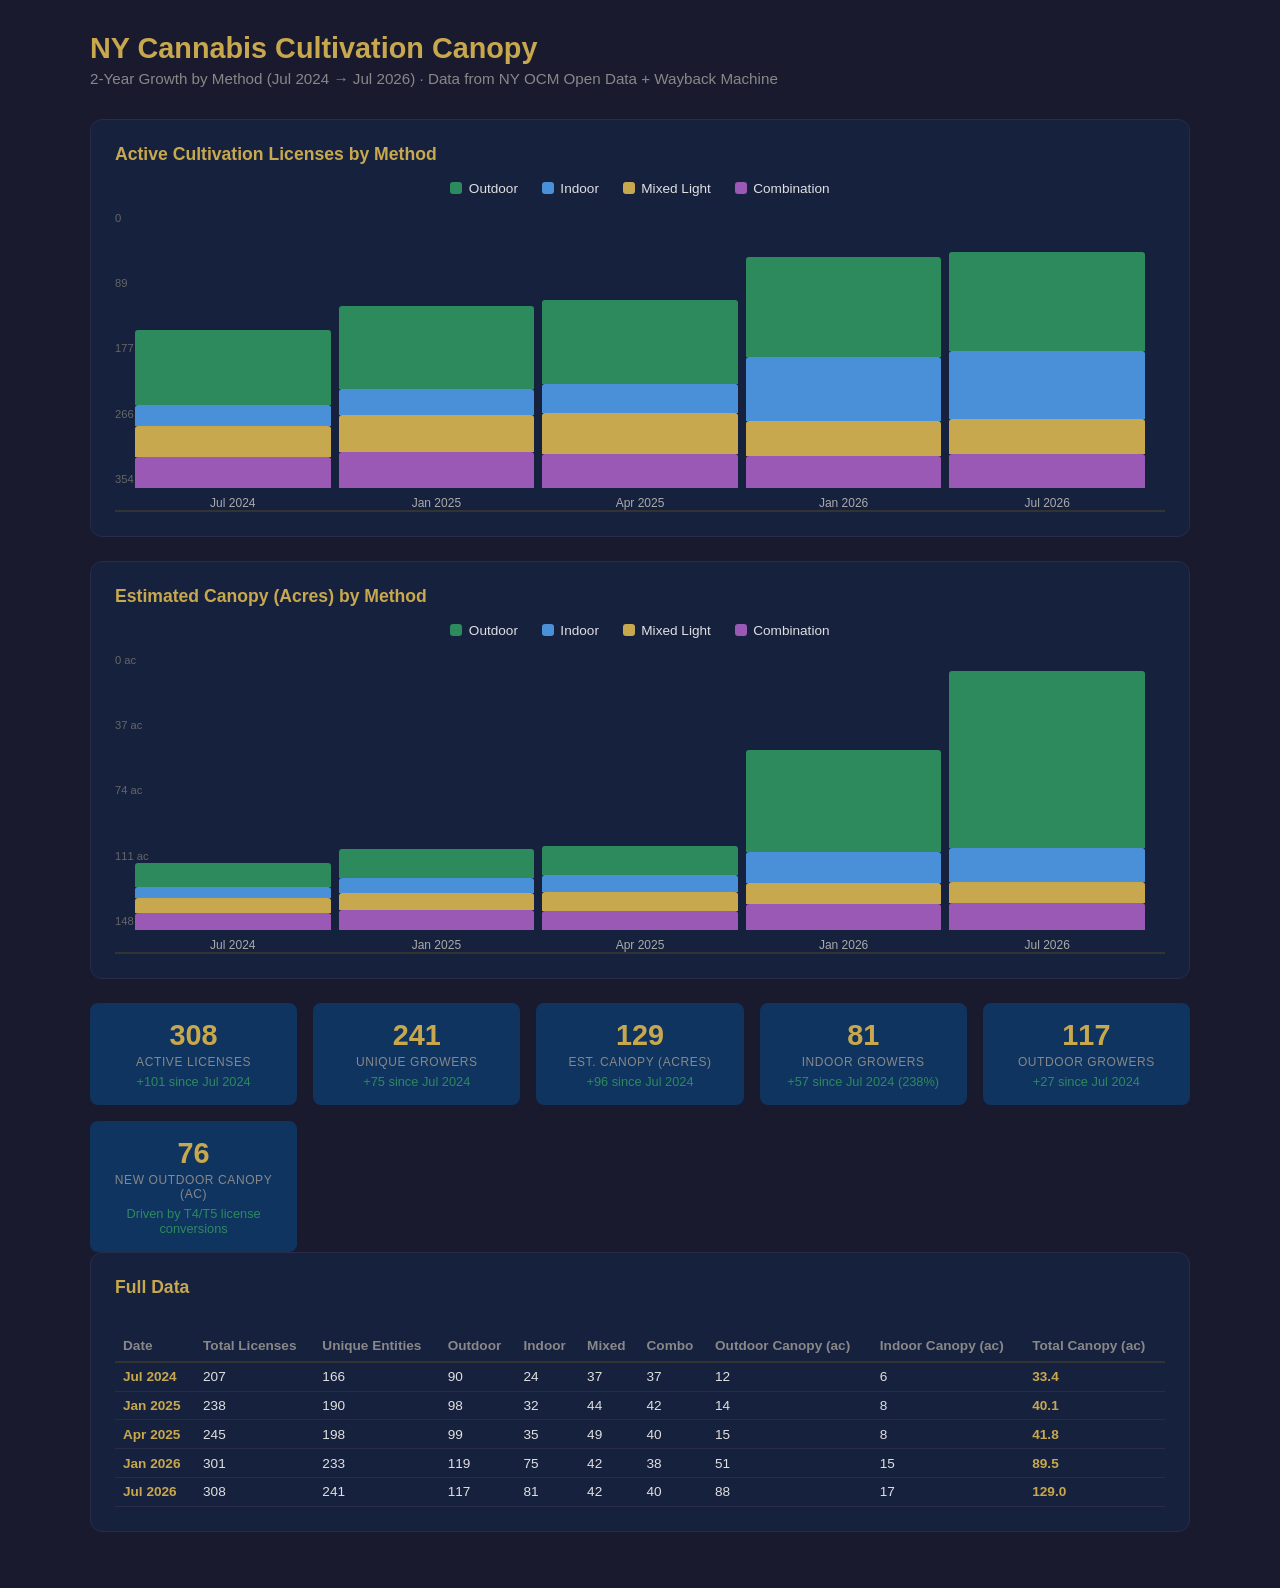
==== canopy-growth.html @ aaba4ece "Canopy growth dashboard: stacked bar charts by method over 2 years" ====
<!DOCTYPE html>
<html lang="en">
<head>
  <meta charset="UTF-8" />
  <meta name="viewport" content="width=device-width, initial-scale=1.0" />
  <title>NY Cannabis Canopy Growth 2024-2026</title>
  <style>
    * { box-sizing: border-box; margin: 0; padding: 0; }
    body {
      font-family: -apple-system, BlinkMacSystemFont, 'Segoe UI', Helvetica, Arial, sans-serif;
      background: #1a1a2e;
      color: #e0e0e0;
      padding: 2rem;
    }
    .container { max-width: 1100px; margin: 0 auto; }
    h1 { font-size: 1.8rem; margin-bottom: 0.3rem; color: #c8a84e; }
    .subtitle { color: #888; margin-bottom: 2rem; font-size: 0.95rem; }
    
    .chart-card {
      background: #16213e;
      border-radius: 12px;
      padding: 1.5rem;
      margin-bottom: 1.5rem;
      border: 1px solid #2a2a4a;
    }
    .chart-card h2 { font-size: 1.1rem; color: #c8a84e; margin-bottom: 1rem; }
    
    .stacked-bar {
      display: flex;
      align-items: flex-end;
      gap: 8px;
      height: 300px;
      padding: 0 20px;
      position: relative;
      border-bottom: 2px solid #333;
    }
    .bar-group {
      flex: 1;
      display: flex;
      flex-direction: column;
      align-items: center;
      height: 100%;
      justify-content: flex-end;
      position: relative;
    }
    .bar-segment { width: 100%; border-radius: 3px 3px 0 0; min-height: 2px; transition: height 0.5s; }
    .bar-outdoor { background: #2d8a5c; }
    .bar-indoor { background: #4a90d9; }
    .bar-mixed { background: #c8a84e; }
    .bar-combo { background: #9b59b6; }
    
    .bar-label {
      margin-top: 8px;
      font-size: 0.75rem;
      color: #aaa;
      text-align: center;
      white-space: nowrap;
    }
    
    .y-axis {
      position: absolute;
      left: 0;
      top: 0;
      bottom: 0;
      width: 60px;
      display: flex;
      flex-direction: column;
      justify-content: space-between;
      font-size: 0.7rem;
      color: #666;
      padding-bottom: 25px;
    }
    
    .legend {
      display: flex;
      gap: 1.5rem;
      justify-content: center;
      margin: 1rem 0;
    }
    .legend-item { display: flex; align-items: center; gap: 0.4rem; font-size: 0.85rem; }
    .legend-dot { width: 12px; height: 12px; border-radius: 3px; }
    
    .stats-grid {
      display: grid;
      grid-template-columns: repeat(auto-fit, minmax(200px, 1fr));
      gap: 1rem;
      margin-top: 1.5rem;
    }
    .stat-card {
      background: #0f3460;
      border-radius: 8px;
      padding: 1rem;
      text-align: center;
    }
    .stat-card .num { font-size: 1.8rem; font-weight: 700; color: #c8a84e; }
    .stat-card .lbl { font-size: 0.75rem; color: #888; text-transform: uppercase; letter-spacing: 0.05em; margin-top: 0.2rem; }
    .stat-card .sub { font-size: 0.8rem; color: #4a90d9; margin-top: 0.3rem; }
    .pos { color: #2d8a5c !important; }
    .neg { color: #e74c3c !important; }

    .table-wrap { overflow-x: auto; }
    table { width: 100%; border-collapse: collapse; font-size: 0.85rem; margin-top: 1rem; }
    th { text-align: left; padding: 0.5rem; border-bottom: 2px solid #333; color: #888; font-weight: 600; }
    td { padding: 0.4rem 0.5rem; border-bottom: 1px solid #2a2a4a; }
    .accent { color: #c8a84e; font-weight: 600; }
    
    .canopy-chart {
      display: flex;
      align-items: flex-end;
      gap: 6px;
      height: 250px;
      padding: 0 10px;
    }
    .canopy-bar {
      flex: 1;
      display: flex;
      flex-direction: column;
      align-items: center;
      justify-content: flex-end;
    }
    .canopy-fill { width: 100%; border-radius: 3px 3px 0 0; transition: height 0.5s; }
    .canopy-val { font-size: 0.65rem; color: #c8a84e; margin-bottom: 2px; }
    .canopy-label { font-size: 0.7rem; color: #666; margin-top: 4px; }
  </style>
</head>
<body>
<div class="container">

  <h1>NY Cannabis Cultivation Canopy</h1>
  <div class="subtitle">2-Year Growth by Method (Jul 2024 → Jul 2026) · Data from NY OCM Open Data + Wayback Machine</div>

  <!-- Chart 1: Stacked bar by method over time -->
  <div class="chart-card">
    <h2>Active Cultivation Licenses by Method</h2>
    <div class="legend">
      <div class="legend-item"><div class="legend-dot bar-outdoor"></div> Outdoor</div>
      <div class="legend-item"><div class="legend-dot bar-indoor"></div> Indoor</div>
      <div class="legend-item"><div class="legend-dot bar-mixed"></div> Mixed Light</div>
      <div class="legend-item"><div class="legend-dot bar-combo"></div> Combination</div>
    </div>
    <div class="stacked-bar" id="license-chart">
      <div class="y-axis" id="y-axis-licenses"></div>
    </div>
  </div>

  <!-- Chart 2: Canopy acres stacked bar -->
  <div class="chart-card">
    <h2>Estimated Canopy (Acres) by Method</h2>
    <div class="legend">
      <div class="legend-item"><div class="legend-dot bar-outdoor"></div> Outdoor</div>
      <div class="legend-item"><div class="legend-dot bar-indoor"></div> Indoor</div>
      <div class="legend-item"><div class="legend-dot bar-mixed"></div> Mixed Light</div>
      <div class="legend-item"><div class="legend-dot bar-combo"></div> Combination</div>
    </div>
    <div class="stacked-bar" id="canopy-chart">
      <div class="y-axis" id="y-axis-canopy"></div>
    </div>
  </div>

  <!-- Key Stats -->
  <div class="stats-grid" id="stats"></div>

  <!-- Data Table -->
  <div class="chart-card">
    <h2>Full Data</h2>
    <div class="table-wrap">
      <table id="data-table"></table>
    </div>
  </div>

</div>

<script>
const DATA = [
  { label: 'Jul 2024', licenses: 207, entities: 166, outdoor: 90, indoor: 24, mixed: 37, combo: 37,
    canopyOut: 521500, canopyIn: 245000, canopyMix: 315000, canopyCombo: 375000 },
  { label: 'Jan 2025', licenses: 238, entities: 190, outdoor: 98, indoor: 32, mixed: 44, combo: 42,
    canopyOut: 625000, canopyIn: 327500, canopyMix: 375000, canopyCombo: 420000 },
  { label: 'Apr 2025', licenses: 245, entities: 198, outdoor: 99, indoor: 35, mixed: 49, combo: 40,
    canopyOut: 637500, canopyIn: 357500, canopyMix: 425000, canopyCombo: 400000 },
  { label: 'Jan 2026', licenses: 301, entities: 233, outdoor: 119, indoor: 75, mixed: 42, combo: 38,
    canopyOut: 2212500, canopyIn: 672500, canopyMix: 450000, canopyCombo: 562500 },
  { label: 'Jul 2026', licenses: 308, entities: 241, outdoor: 117, indoor: 81, mixed: 42, combo: 40,
    canopyOut: 3837500, canopyIn: 732500, canopyMix: 465000, canopyCombo: 582500 }
];

function render() {
  // ── Chart 1: License counts stacked ──
  const maxLicenses = Math.max(...DATA.map(d => d.licenses)) * 1.15;
  const chart = document.getElementById('license-chart');
  
  // Y axis
  const yLic = document.getElementById('y-axis-licenses');
  yLic.innerHTML = '';
  for (let i = 0; i <= 4; i++) {
    const val = Math.round(maxLicenses / 4 * i);
    yLic.innerHTML += `<div>${val}</div>`;
  }
  // Remove existing bars, keep y-axis
  document.querySelectorAll('.bar-group').forEach(g => g.remove());
  
  DATA.forEach(d => {
    const group = document.createElement('div');
    group.className = 'bar-group';
    group.style.cssText = `flex:1;display:flex;flex-direction:column;align-items:center;height:100%;justify-content:flex-end;`;
    
    // Calculate totals for stacking
    const total = d.outdoor + d.indoor + d.mixed + d.combo;
    const segments = [
      { cls: 'bar-outdoor', val: d.outdoor },
      { cls: 'bar-indoor', val: d.indoor },
      { cls: 'bar-mixed', val: d.mixed },
      { cls: 'bar-combo', val: d.combo }
    ];
    
    let cum = 0;
    segments.forEach(s => {
      if (s.val === 0) return;
      const seg = document.createElement('div');
      seg.className = `bar-segment ${s.cls}`;
      const pct = s.val / maxLicenses * 100;
      seg.style.height = `${pct}%`;
      seg.title = `${s.cls.replace('bar-', '')}: ${s.val}`;
      group.appendChild(seg);
    });
    
    const label = document.createElement('div');
    label.className = 'bar-label';
    label.textContent = d.label;
    group.appendChild(label);
    chart.appendChild(group);
  });

  // ── Chart 2: Canopy acres stacked ──
  const maxCanopy = Math.max(...DATA.map(d => (d.canopyOut + d.canopyIn + d.canopyMix + d.canopyCombo) / 43560)) * 1.15;
  const canopyEl = document.getElementById('canopy-chart');
  const yCan = document.getElementById('y-axis-canopy');
  yCan.innerHTML = '';
  for (let i = 0; i <= 4; i++) {
    const val = (maxCanopy / 4 * i).toFixed(0);
    yCan.innerHTML += `<div>${val} ac</div>`;
  }
  document.querySelectorAll('#canopy-chart .bar-group').forEach(g => g.remove());
  
  DATA.forEach(d => {
    const group = document.createElement('div');
    group.className = 'bar-group';
    
    const canopyData = [
      { cls: 'bar-outdoor', val: d.canopyOut },
      { cls: 'bar-indoor', val: d.canopyIn },
      { cls: 'bar-mixed', val: d.canopyMix },
      { cls: 'bar-combo', val: d.canopyCombo }
    ];
    
    const maxVal = maxCanopy * 43560;
    canopyData.forEach(s => {
      if (s.val === 0) return;
      const seg = document.createElement('div');
      seg.className = `bar-segment ${s.cls}`;
      seg.style.height = `${s.val / maxVal * 100}%`;
      seg.title = `${s.cls.replace('bar-', '')}: ${(s.val/43560).toFixed(1)} ac`;
      group.appendChild(seg);
    });
    
    const label = document.createElement('div');
    label.className = 'bar-label';
    label.textContent = d.label;
    group.appendChild(label);
    canopyEl.appendChild(group);
  });

  // ── Stats cards ──
  const first = DATA[0];
  const last = DATA[DATA.length - 1];
  const stats = document.getElementById('stats');
  stats.innerHTML = `
    <div class="stat-card">
      <div class="num">${last.licenses}</div>
      <div class="lbl">Active Licenses</div>
      <div class="sub pos">+${last.licenses - first.licenses} since Jul 2024</div>
    </div>
    <div class="stat-card">
      <div class="num">${last.entities}</div>
      <div class="lbl">Unique Growers</div>
      <div class="sub pos">+${last.entities - first.entities} since Jul 2024</div>
    </div>
    <div class="stat-card">
      <div class="num">${((last.canopyOut+last.canopyIn+last.canopyMix+last.canopyCombo)/43560).toFixed(0)}</div>
      <div class="lbl">Est. Canopy (acres)</div>
      <div class="sub pos">+${(((last.canopyOut+last.canopyIn+last.canopyMix+last.canopyCombo) - (first.canopyOut+first.canopyIn+first.canopyMix+first.canopyCombo))/43560).toFixed(0)} since Jul 2024</div>
    </div>
    <div class="stat-card">
      <div class="num">${last.indoor}</div>
      <div class="lbl">Indoor Growers</div>
      <div class="sub pos">+${last.indoor - first.indoor} since Jul 2024 (${Math.round((last.indoor-first.indoor)/first.indoor*100)}%)</div>
    </div>
    <div class="stat-card">
      <div class="num">${last.outdoor}</div>
      <div class="lbl">Outdoor Growers</div>
      <div class="sub pos">+${last.outdoor - first.outdoor} since Jul 2024</div>
    </div>
    <div class="stat-card">
      <div class="num">${((last.canopyOut - first.canopyOut)/43560).toFixed(0)}</div>
      <div class="lbl">New Outdoor Canopy (ac)</div>
      <div class="sub pos">Driven by T4/T5 license conversions</div>
    </div>
  `;

  // ── Data table ──
  const table = document.getElementById('data-table');
  let html = `<tr>
    <th>Date</th><th>Total Licenses</th><th>Unique Entities</th>
    <th>Outdoor</th><th>Indoor</th><th>Mixed</th><th>Combo</th>
    <th>Outdoor Canopy (ac)</th><th>Indoor Canopy (ac)</th><th>Total Canopy (ac)</th>
  </tr>`;
  DATA.forEach(d => {
    const totalCanopy = (d.canopyOut + d.canopyIn + d.canopyMix + d.canopyCombo) / 43560;
    html += `<tr>
      <td class="accent">${d.label}</td>
      <td>${d.licenses}</td><td>${d.entities}</td>
      <td>${d.outdoor}</td><td>${d.indoor}</td><td>${d.mixed}</td><td>${d.combo}</td>
      <td>${(d.canopyOut/43560).toFixed(0)}</td>
      <td>${(d.canopyIn/43560).toFixed(0)}</td>
      <td class="accent">${totalCanopy.toFixed(1)}</td>
    </tr>`;
  });
  table.innerHTML = html;
}

render();
</script>
</body>
</html>
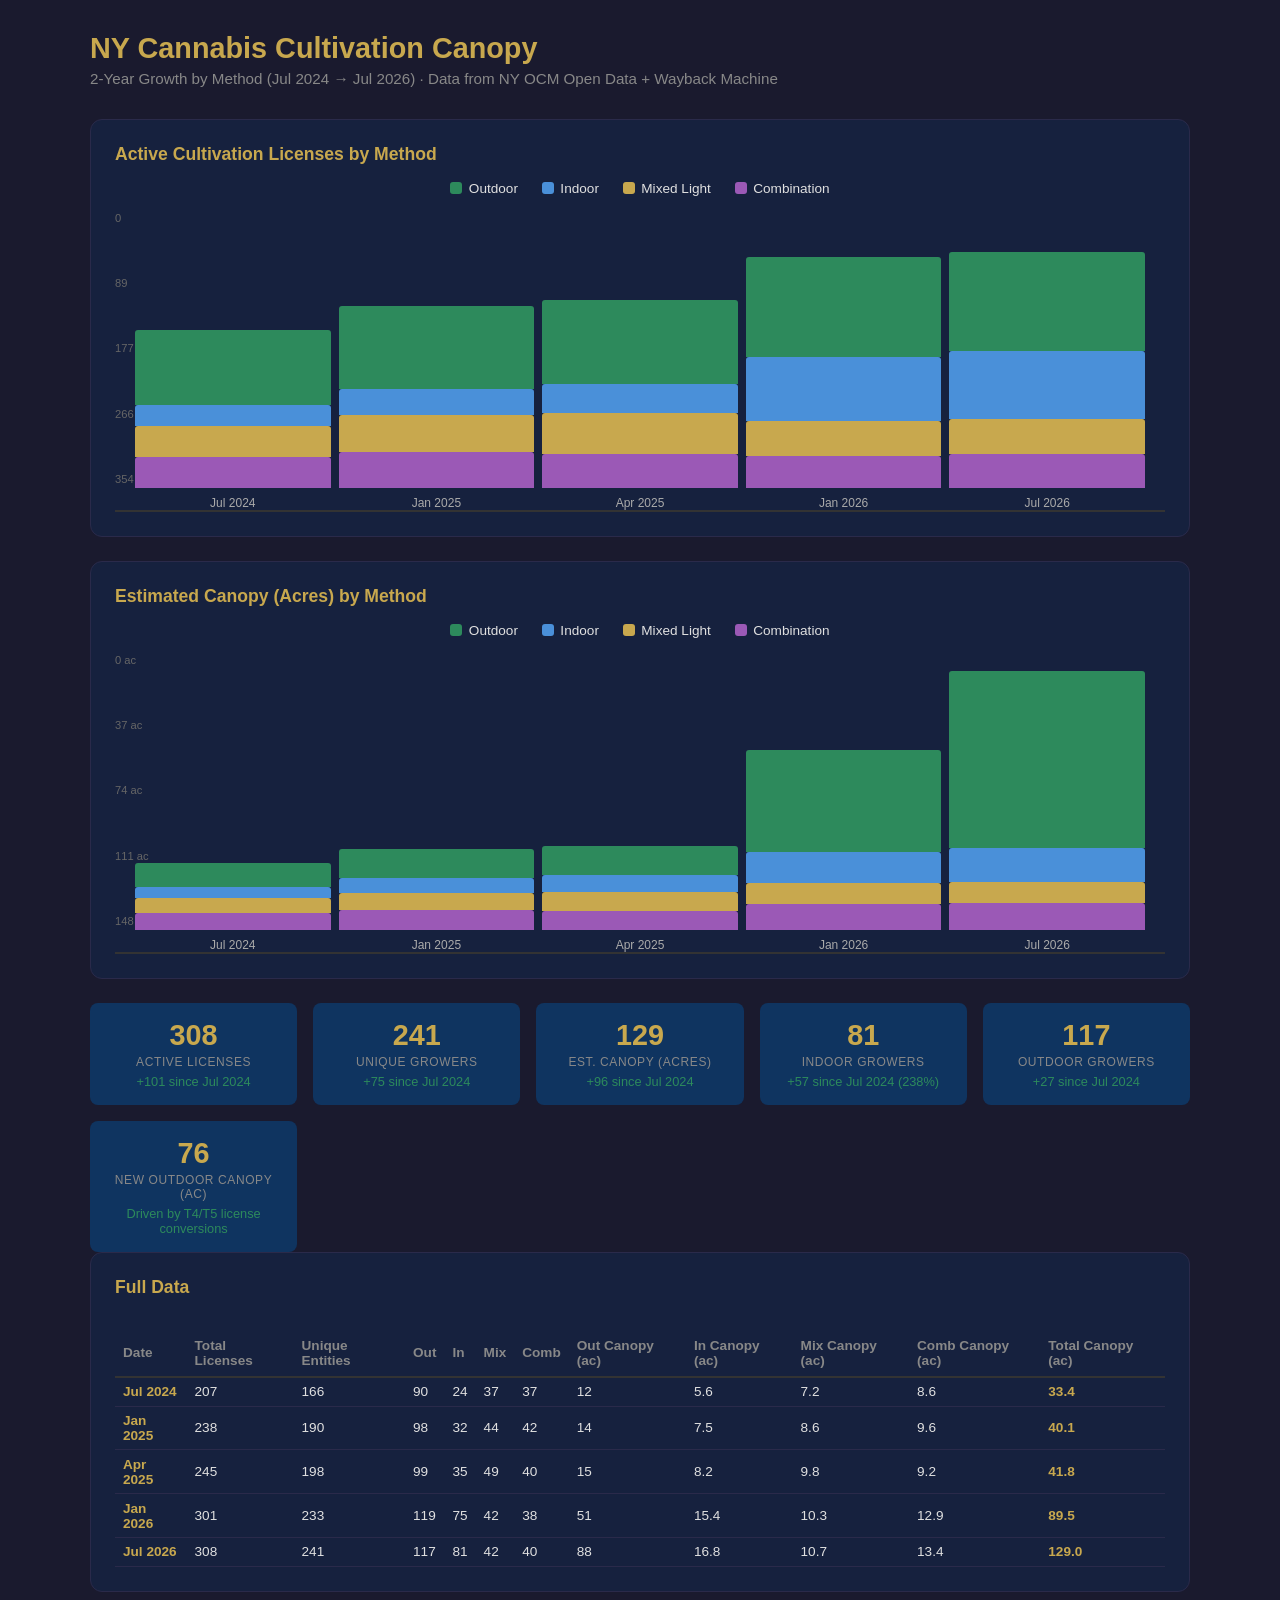
==== commit 076bfbc6: "Break out Mixed and Combo canopy columns in data table" ====
--- a/canopy-growth.html
+++ b/canopy-growth.html
@@ -311,8 +311,8 @@
   const table = document.getElementById('data-table');
   let html = `<tr>
     <th>Date</th><th>Total Licenses</th><th>Unique Entities</th>
-    <th>Outdoor</th><th>Indoor</th><th>Mixed</th><th>Combo</th>
-    <th>Outdoor Canopy (ac)</th><th>Indoor Canopy (ac)</th><th>Total Canopy (ac)</th>
+    <th>Out</th><th>In</th><th>Mix</th><th>Comb</th>
+    <th>Out Canopy (ac)</th><th>In Canopy (ac)</th><th>Mix Canopy (ac)</th><th>Comb Canopy (ac)</th><th>Total Canopy (ac)</th>
   </tr>`;
   DATA.forEach(d => {
     const totalCanopy = (d.canopyOut + d.canopyIn + d.canopyMix + d.canopyCombo) / 43560;
@@ -321,7 +321,9 @@
       <td>${d.licenses}</td><td>${d.entities}</td>
       <td>${d.outdoor}</td><td>${d.indoor}</td><td>${d.mixed}</td><td>${d.combo}</td>
       <td>${(d.canopyOut/43560).toFixed(0)}</td>
-      <td>${(d.canopyIn/43560).toFixed(0)}</td>
+      <td>${(d.canopyIn/43560).toFixed(1)}</td>
+      <td>${(d.canopyMix/43560).toFixed(1)}</td>
+      <td>${(d.canopyCombo/43560).toFixed(1)}</td>
       <td class="accent">${totalCanopy.toFixed(1)}</td>
     </tr>`;
   });
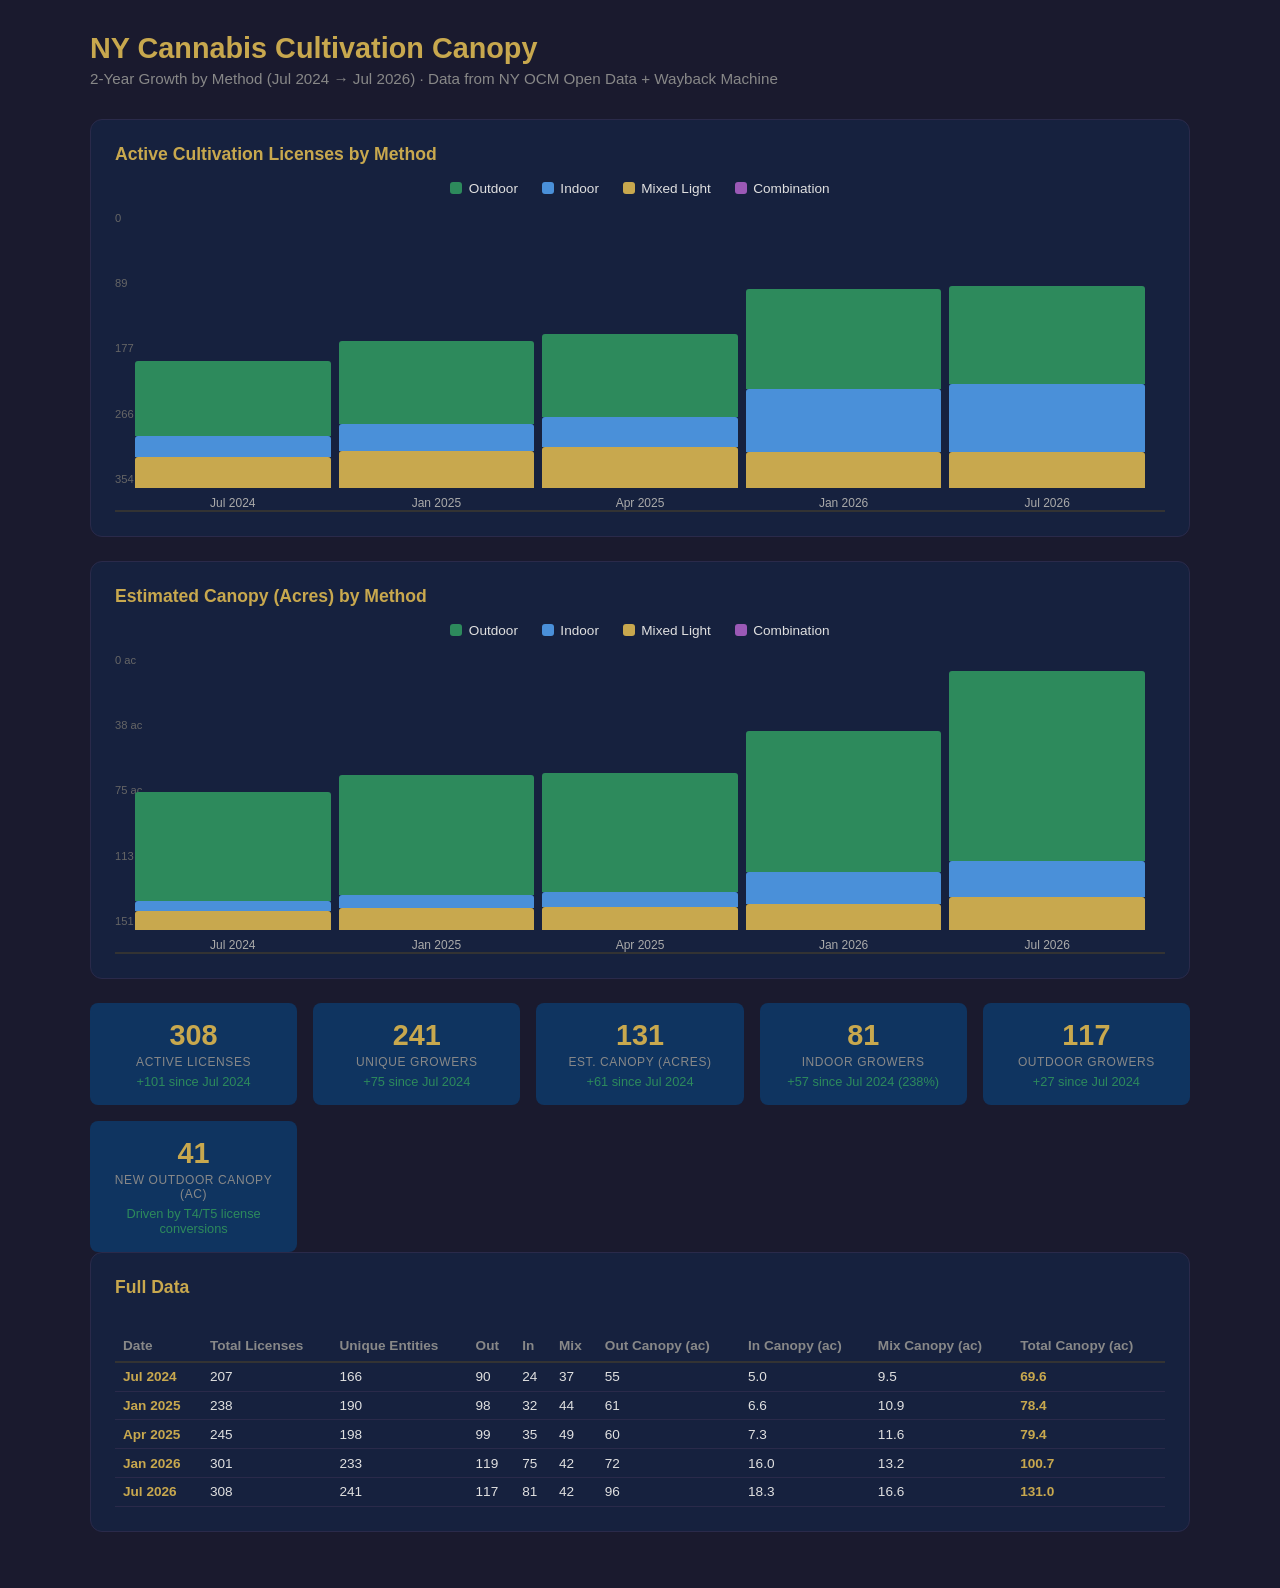
==== commit b23b093e: "Fold combination canopy into outdoor+mixed using 2:1 regulatory ratio. Corrected data across all tim" ====
--- a/canopy-growth.html
+++ b/canopy-growth.html
@@ -173,15 +173,15 @@
 <script>
 const DATA = [
   { label: 'Jul 2024', licenses: 207, entities: 166, outdoor: 90, indoor: 24, mixed: 37, combo: 37,
-    canopyOut: 521500, canopyIn: 245000, canopyMix: 315000, canopyCombo: 375000 },
+    canopyOut: 2400000, canopyIn: 218000, canopyMix: 414000, canopyCombo: 0 },
   { label: 'Jan 2025', licenses: 238, entities: 190, outdoor: 98, indoor: 32, mixed: 44, combo: 42,
-    canopyOut: 625000, canopyIn: 327500, canopyMix: 375000, canopyCombo: 420000 },
+    canopyOut: 2652000, canopyIn: 287000, canopyMix: 475000, canopyCombo: 0 },
   { label: 'Apr 2025', licenses: 245, entities: 198, outdoor: 99, indoor: 35, mixed: 49, combo: 40,
-    canopyOut: 637500, canopyIn: 357500, canopyMix: 425000, canopyCombo: 400000 },
+    canopyOut: 2635000, canopyIn: 318000, canopyMix: 505000, canopyCombo: 0 },
   { label: 'Jan 2026', licenses: 301, entities: 233, outdoor: 119, indoor: 75, mixed: 42, combo: 38,
-    canopyOut: 2212500, canopyIn: 672500, canopyMix: 450000, canopyCombo: 562500 },
+    canopyOut: 3115000, canopyIn: 697000, canopyMix: 575000, canopyCombo: 0 },
   { label: 'Jul 2026', licenses: 308, entities: 241, outdoor: 117, indoor: 81, mixed: 42, combo: 40,
-    canopyOut: 3837500, canopyIn: 732500, canopyMix: 465000, canopyCombo: 582500 }
+    canopyOut: 4186000, canopyIn: 797000, canopyMix: 723000, canopyCombo: 0 }
 ];
 
 function render() {
@@ -205,12 +205,11 @@
     group.style.cssText = `flex:1;display:flex;flex-direction:column;align-items:center;height:100%;justify-content:flex-end;`;
     
     // Calculate totals for stacking
-    const total = d.outdoor + d.indoor + d.mixed + d.combo;
+    const totalCanopy = (d.canopyOut + d.canopyIn + d.canopyMix) / 43560;
     const segments = [
       { cls: 'bar-outdoor', val: d.outdoor },
       { cls: 'bar-indoor', val: d.indoor },
-      { cls: 'bar-mixed', val: d.mixed },
-      { cls: 'bar-combo', val: d.combo }
+      { cls: 'bar-mixed', val: d.mixed }
     ];
     
     let cum = 0;
@@ -232,7 +231,7 @@
   });
 
   // ── Chart 2: Canopy acres stacked ──
-  const maxCanopy = Math.max(...DATA.map(d => (d.canopyOut + d.canopyIn + d.canopyMix + d.canopyCombo) / 43560)) * 1.15;
+  const maxCanopy = Math.max(...DATA.map(d => (d.canopyOut + d.canopyIn + d.canopyMix) / 43560)) * 1.15;
   const canopyEl = document.getElementById('canopy-chart');
   const yCan = document.getElementById('y-axis-canopy');
   yCan.innerHTML = '';
@@ -249,8 +248,7 @@
     const canopyData = [
       { cls: 'bar-outdoor', val: d.canopyOut },
       { cls: 'bar-indoor', val: d.canopyIn },
-      { cls: 'bar-mixed', val: d.canopyMix },
-      { cls: 'bar-combo', val: d.canopyCombo }
+      { cls: 'bar-mixed', val: d.canopyMix }
     ];
     
     const maxVal = maxCanopy * 43560;
@@ -286,9 +284,9 @@
       <div class="sub pos">+${last.entities - first.entities} since Jul 2024</div>
     </div>
     <div class="stat-card">
-      <div class="num">${((last.canopyOut+last.canopyIn+last.canopyMix+last.canopyCombo)/43560).toFixed(0)}</div>
+      <div class="num">${((last.canopyOut+last.canopyIn+last.canopyMix)/43560).toFixed(0)}</div>
       <div class="lbl">Est. Canopy (acres)</div>
-      <div class="sub pos">+${(((last.canopyOut+last.canopyIn+last.canopyMix+last.canopyCombo) - (first.canopyOut+first.canopyIn+first.canopyMix+first.canopyCombo))/43560).toFixed(0)} since Jul 2024</div>
+      <div class="sub pos">+${(((last.canopyOut+last.canopyIn+last.canopyMix) - (first.canopyOut+first.canopyIn+first.canopyMix))/43560).toFixed(0)} since Jul 2024</div>
     </div>
     <div class="stat-card">
       <div class="num">${last.indoor}</div>
@@ -311,19 +309,18 @@
   const table = document.getElementById('data-table');
   let html = `<tr>
     <th>Date</th><th>Total Licenses</th><th>Unique Entities</th>
-    <th>Out</th><th>In</th><th>Mix</th><th>Comb</th>
-    <th>Out Canopy (ac)</th><th>In Canopy (ac)</th><th>Mix Canopy (ac)</th><th>Comb Canopy (ac)</th><th>Total Canopy (ac)</th>
+    <th>Out</th><th>In</th><th>Mix</th>
+    <th>Out Canopy (ac)</th><th>In Canopy (ac)</th><th>Mix Canopy (ac)</th><th>Total Canopy (ac)</th>
   </tr>`;
   DATA.forEach(d => {
-    const totalCanopy = (d.canopyOut + d.canopyIn + d.canopyMix + d.canopyCombo) / 43560;
+    const totalCanopy = (d.canopyOut + d.canopyIn + d.canopyMix) / 43560;
     html += `<tr>
       <td class="accent">${d.label}</td>
       <td>${d.licenses}</td><td>${d.entities}</td>
-      <td>${d.outdoor}</td><td>${d.indoor}</td><td>${d.mixed}</td><td>${d.combo}</td>
+      <td>${d.outdoor}</td><td>${d.indoor}</td><td>${d.mixed}</td>
       <td>${(d.canopyOut/43560).toFixed(0)}</td>
       <td>${(d.canopyIn/43560).toFixed(1)}</td>
       <td>${(d.canopyMix/43560).toFixed(1)}</td>
-      <td>${(d.canopyCombo/43560).toFixed(1)}</td>
       <td class="accent">${totalCanopy.toFixed(1)}</td>
     </tr>`;
   });
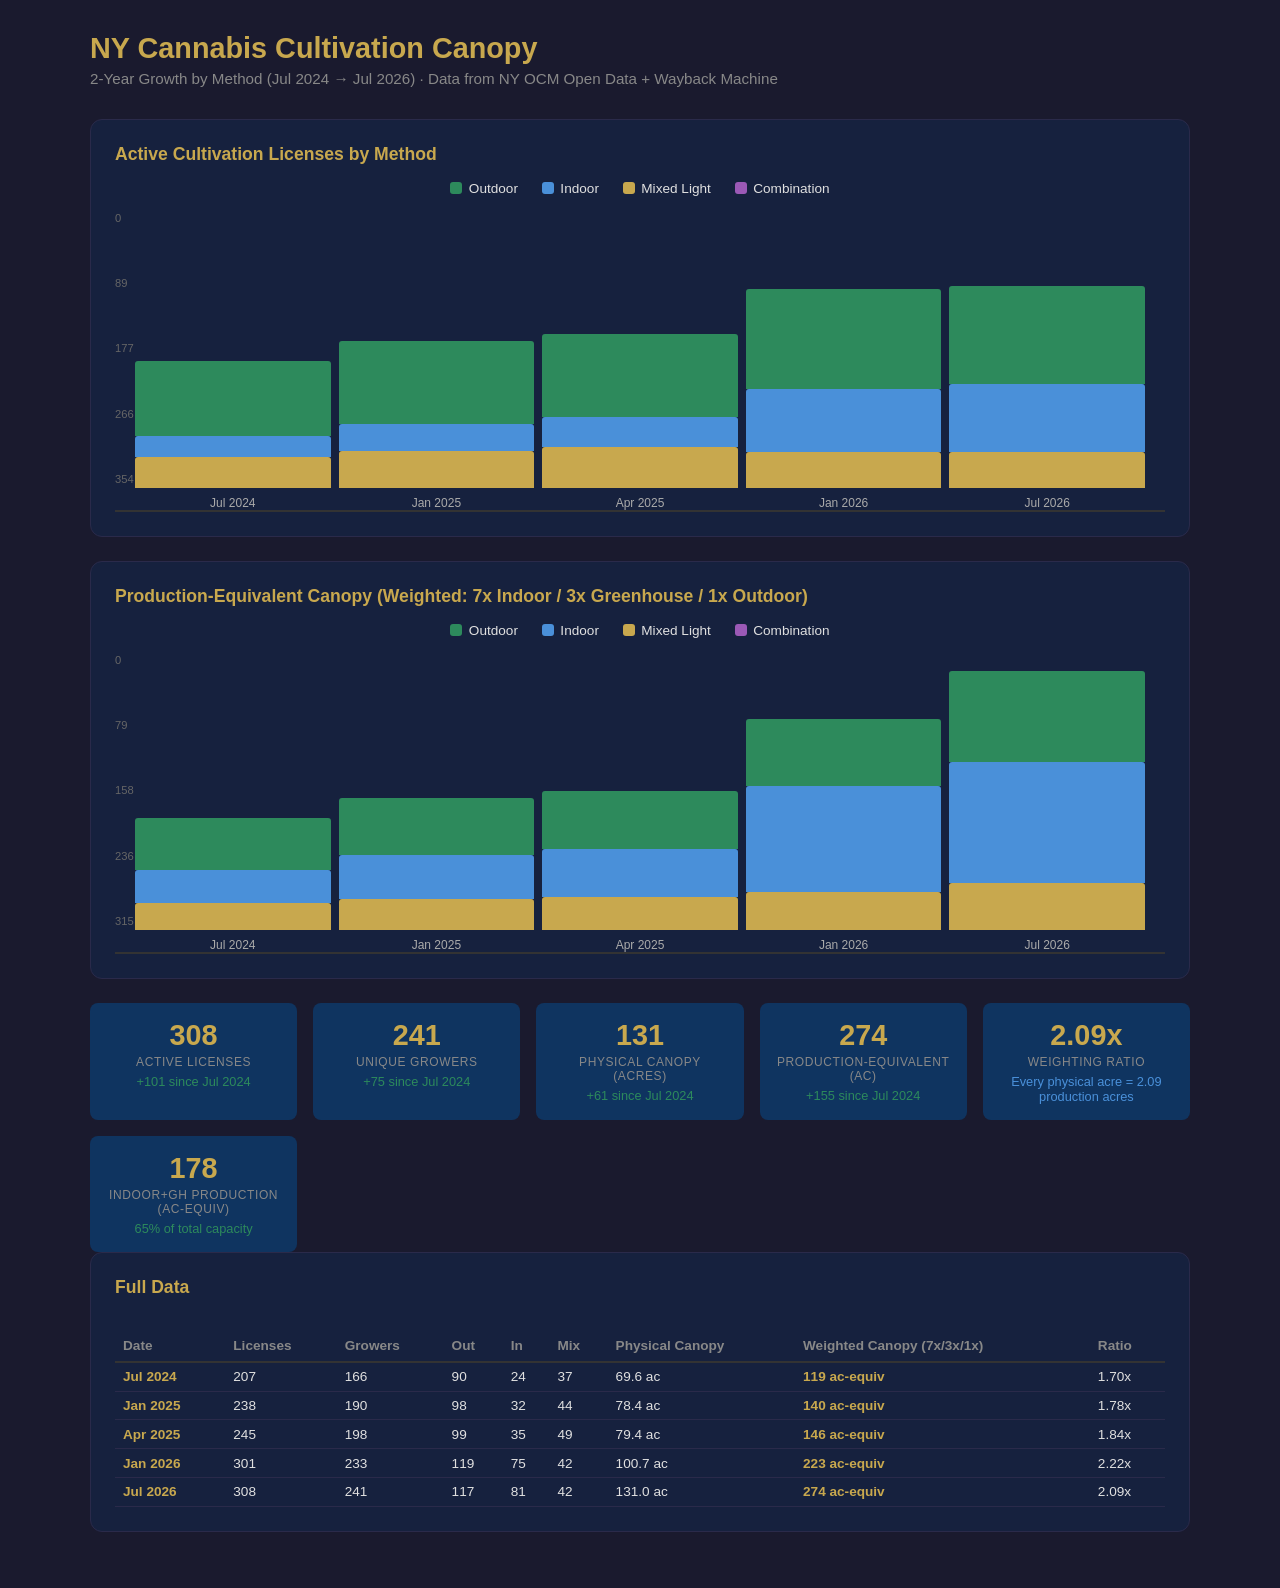
==== commit 49c4f708: "Add weighted production-equivalent canopy using 7x indoor, 3x greenhouse, 1x outdoor multipliers" ====
--- a/canopy-growth.html
+++ b/canopy-growth.html
@@ -145,7 +145,7 @@
 
   <!-- Chart 2: Canopy acres stacked bar -->
   <div class="chart-card">
-    <h2>Estimated Canopy (Acres) by Method</h2>
+    <h2>Production-Equivalent Canopy (Weighted: 7x Indoor / 3x Greenhouse / 1x Outdoor)</h2>
     <div class="legend">
       <div class="legend-item"><div class="legend-dot bar-outdoor"></div> Outdoor</div>
       <div class="legend-item"><div class="legend-dot bar-indoor"></div> Indoor</div>
@@ -172,16 +172,21 @@
 
 <script>
 const DATA = [
-  { label: 'Jul 2024', licenses: 207, entities: 166, outdoor: 90, indoor: 24, mixed: 37, combo: 37,
-    canopyOut: 2400000, canopyIn: 218000, canopyMix: 414000, canopyCombo: 0 },
-  { label: 'Jan 2025', licenses: 238, entities: 190, outdoor: 98, indoor: 32, mixed: 44, combo: 42,
-    canopyOut: 2652000, canopyIn: 287000, canopyMix: 475000, canopyCombo: 0 },
-  { label: 'Apr 2025', licenses: 245, entities: 198, outdoor: 99, indoor: 35, mixed: 49, combo: 40,
-    canopyOut: 2635000, canopyIn: 318000, canopyMix: 505000, canopyCombo: 0 },
-  { label: 'Jan 2026', licenses: 301, entities: 233, outdoor: 119, indoor: 75, mixed: 42, combo: 38,
-    canopyOut: 3115000, canopyIn: 697000, canopyMix: 575000, canopyCombo: 0 },
-  { label: 'Jul 2026', licenses: 308, entities: 241, outdoor: 117, indoor: 81, mixed: 42, combo: 40,
-    canopyOut: 4186000, canopyIn: 797000, canopyMix: 723000, canopyCombo: 0 }
+  { label: 'Jul 2024', licenses: 207, entities: 166, outdoor: 90, indoor: 24, mixed: 37,
+    canopyOut: 2400000, canopyIn: 218000, canopyMix: 414000,
+    wOut: 2400000, wIn: 1526000, wMix: 1242000 },
+  { label: 'Jan 2025', licenses: 238, entities: 190, outdoor: 98, indoor: 32, mixed: 44,
+    canopyOut: 2652000, canopyIn: 287000, canopyMix: 475000,
+    wOut: 2652000, wIn: 2009000, wMix: 1425000 },
+  { label: 'Apr 2025', licenses: 245, entities: 198, outdoor: 99, indoor: 35, mixed: 49,
+    canopyOut: 2635000, canopyIn: 318000, canopyMix: 505000,
+    wOut: 2635000, wIn: 2226000, wMix: 1515000 },
+  { label: 'Jan 2026', licenses: 301, entities: 233, outdoor: 119, indoor: 75, mixed: 42,
+    canopyOut: 3115000, canopyIn: 697000, canopyMix: 575000,
+    wOut: 3115000, wIn: 4879000, wMix: 1725000 },
+  { label: 'Jul 2026', licenses: 308, entities: 241, outdoor: 117, indoor: 81, mixed: 42,
+    canopyOut: 4186000, canopyIn: 797000, canopyMix: 723000,
+    wOut: 4186000, wIn: 5579000, wMix: 2169000 }
 ];
 
 function render() {
@@ -230,14 +235,14 @@
     chart.appendChild(group);
   });
 
-  // ── Chart 2: Canopy acres stacked ──
-  const maxCanopy = Math.max(...DATA.map(d => (d.canopyOut + d.canopyIn + d.canopyMix) / 43560)) * 1.15;
+  // ── Chart 2: Weighted Canopy (ac-equiv) stacked ──
+  const maxWeighted = Math.max(...DATA.map(d => (d.wOut + d.wIn + d.wMix) / 43560)) * 1.15;
   const canopyEl = document.getElementById('canopy-chart');
   const yCan = document.getElementById('y-axis-canopy');
   yCan.innerHTML = '';
   for (let i = 0; i <= 4; i++) {
-    const val = (maxCanopy / 4 * i).toFixed(0);
-    yCan.innerHTML += `<div>${val} ac</div>`;
+    const val = (maxWeighted / 4 * i).toFixed(0);
+    yCan.innerHTML += `<div>${val}</div>`;
   }
   document.querySelectorAll('#canopy-chart .bar-group').forEach(g => g.remove());
   
@@ -246,12 +251,12 @@
     group.className = 'bar-group';
     
     const canopyData = [
-      { cls: 'bar-outdoor', val: d.canopyOut },
-      { cls: 'bar-indoor', val: d.canopyIn },
-      { cls: 'bar-mixed', val: d.canopyMix }
+      { cls: 'bar-outdoor', val: d.wOut },
+      { cls: 'bar-indoor', val: d.wIn },
+      { cls: 'bar-mixed', val: d.wMix }
     ];
     
-    const maxVal = maxCanopy * 43560;
+    const maxVal = maxWeighted * 43560;
     canopyData.forEach(s => {
       if (s.val === 0) return;
       const seg = document.createElement('div');
@@ -272,6 +277,10 @@
   const first = DATA[0];
   const last = DATA[DATA.length - 1];
   const stats = document.getElementById('stats');
+  const physical = (last.canopyOut + last.canopyIn + last.canopyMix) / 43560;
+  const weighted = (last.wOut + last.wIn + last.wMix) / 43560;
+  const physFirst = (first.canopyOut + first.canopyIn + first.canopyMix) / 43560;
+  const wFirst = (first.wOut + first.wIn + first.wMix) / 43560;
   stats.innerHTML = `
     <div class="stat-card">
       <div class="num">${last.licenses}</div>
@@ -284,44 +293,47 @@
       <div class="sub pos">+${last.entities - first.entities} since Jul 2024</div>
     </div>
     <div class="stat-card">
-      <div class="num">${((last.canopyOut+last.canopyIn+last.canopyMix)/43560).toFixed(0)}</div>
-      <div class="lbl">Est. Canopy (acres)</div>
-      <div class="sub pos">+${(((last.canopyOut+last.canopyIn+last.canopyMix) - (first.canopyOut+first.canopyIn+first.canopyMix))/43560).toFixed(0)} since Jul 2024</div>
-    </div>
-    <div class="stat-card">
-      <div class="num">${last.indoor}</div>
-      <div class="lbl">Indoor Growers</div>
-      <div class="sub pos">+${last.indoor - first.indoor} since Jul 2024 (${Math.round((last.indoor-first.indoor)/first.indoor*100)}%)</div>
-    </div>
-    <div class="stat-card">
-      <div class="num">${last.outdoor}</div>
-      <div class="lbl">Outdoor Growers</div>
-      <div class="sub pos">+${last.outdoor - first.outdoor} since Jul 2024</div>
-    </div>
-    <div class="stat-card">
-      <div class="num">${((last.canopyOut - first.canopyOut)/43560).toFixed(0)}</div>
-      <div class="lbl">New Outdoor Canopy (ac)</div>
-      <div class="sub pos">Driven by T4/T5 license conversions</div>
+      <div class="num">${physical.toFixed(0)}</div>
+      <div class="lbl">Physical Canopy (acres)</div>
+      <div class="sub pos">+${(physical - physFirst).toFixed(0)} since Jul 2024</div>
+    </div>
+    <div class="stat-card">
+      <div class="num">${weighted.toFixed(0)}</div>
+      <div class="lbl">Production-Equivalent (ac)</div>
+      <div class="sub pos">+${(weighted - wFirst).toFixed(0)} since Jul 2024</div>
+    </div>
+    <div class="stat-card">
+      <div class="num">${(weighted / physical).toFixed(2)}x</div>
+      <div class="lbl">Weighting Ratio</div>
+      <div class="sub">Every physical acre = ${(weighted/physical).toFixed(2)} production acres</div>
+    </div>
+    <div class="stat-card">
+      <div class="num">${((last.wIn + last.wMix) / 43560).toFixed(0)}</div>
+      <div class="lbl">Indoor+GH Production (ac-equiv)</div>
+      <div class="sub pos">${((last.wIn + last.wMix) / (last.wOut + last.wIn + last.wMix) * 100).toFixed(0)}% of total capacity</div>
     </div>
   `;
 
   // ── Data table ──
   const table = document.getElementById('data-table');
   let html = `<tr>
-    <th>Date</th><th>Total Licenses</th><th>Unique Entities</th>
+    <th>Date</th><th>Licenses</th><th>Growers</th>
     <th>Out</th><th>In</th><th>Mix</th>
-    <th>Out Canopy (ac)</th><th>In Canopy (ac)</th><th>Mix Canopy (ac)</th><th>Total Canopy (ac)</th>
+    <th>Physical Canopy</th>
+    <th>Weighted Canopy (7x/3x/1x)</th>
+    <th>Ratio</th>
   </tr>`;
   DATA.forEach(d => {
-    const totalCanopy = (d.canopyOut + d.canopyIn + d.canopyMix) / 43560;
+    const physical = (d.canopyOut + d.canopyIn + d.canopyMix) / 43560;
+    const weighted = (d.wOut + d.wIn + d.wMix) / 43560;
+    const ratio = (weighted / physical).toFixed(2);
     html += `<tr>
       <td class="accent">${d.label}</td>
       <td>${d.licenses}</td><td>${d.entities}</td>
       <td>${d.outdoor}</td><td>${d.indoor}</td><td>${d.mixed}</td>
-      <td>${(d.canopyOut/43560).toFixed(0)}</td>
-      <td>${(d.canopyIn/43560).toFixed(1)}</td>
-      <td>${(d.canopyMix/43560).toFixed(1)}</td>
-      <td class="accent">${totalCanopy.toFixed(1)}</td>
+      <td>${physical.toFixed(1)} ac</td>
+      <td class="accent">${weighted.toFixed(0)} ac-equiv</td>
+      <td>${ratio}x</td>
     </tr>`;
   });
   table.innerHTML = html;
